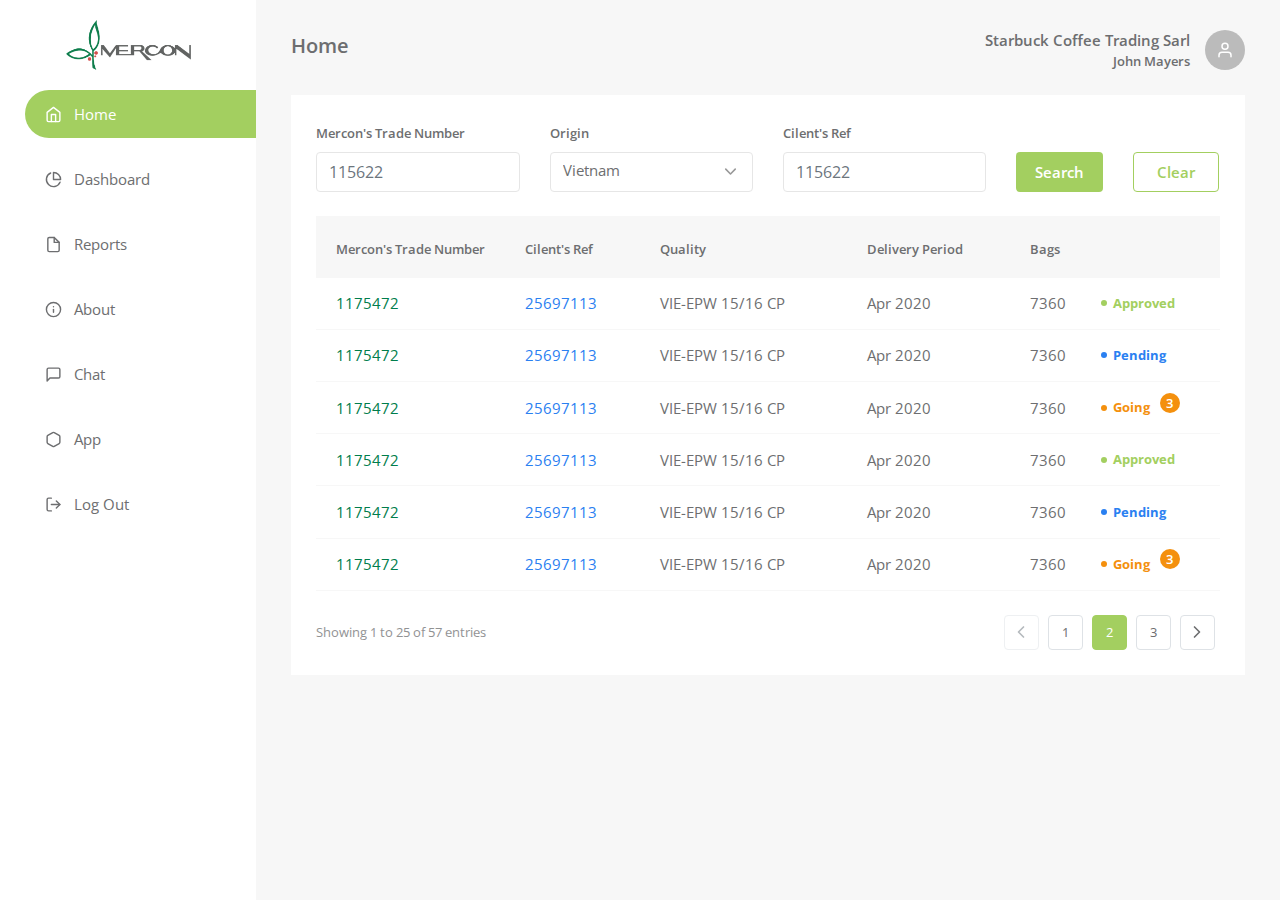
==== Html/index.html @ abcef4e8 "Initial commit" ====
<!DOCTYPE html>
<html lang="en">

<head>

  <meta charset="utf-8">
  <meta name="viewport" content="width=device-width, initial-scale=1, shrink-to-fit=no">
  <meta name="description" content="">
  <meta name="author" content="">

  <title>Simple Sidebar - Start Bootstrap Template</title>

  <!-- Bootstrap core CSS -->
  <link href="css/bootstrap.min.css" rel="stylesheet">
  <link href="css/bootstrap-select.min.css" rel="stylesheet">
  <!-- Custom styles for this template -->
  <link href="css/style.css" rel="stylesheet">
  <!-- icon -->
  <script src="js/feather.min.js"></script>
</head>

<body>

  <div class="d-flex" id="wrapper">

    <!-- Sidebar -->
    <div id="sidebar-wrapper">
      <a href="#" class="sidebar-heading">
        <img src="images/logo.png" alt="logo">
      </a>
      <div class="list-group">
        <a href="#" class="active">
          <i data-feather="home"></i> Home</a>
        <a href="#">
          <i data-feather="pie-chart"></i> Dashboard</a>
        </a>
        <a href="#">
          <i data-feather="file"></i>Reports</a>
        <a href="#">
          <i data-feather="info"></i>About
        </a>
        <a href="#">
          <i data-feather="message-square"></i>
          Chat</a>
        <a href="#">
          <i data-feather="hexagon"></i>
          App</a>
        <a href="#"><i data-feather="log-out"></i> Log Out</a>
      </div>
    </div>
    <!-- /#sidebar-wrapper -->

    <!-- Page Content -->

    <div id="page-content-wrapper">

      <!-- bar mobile -->

      <nav class="navbar navbar-expand-lg navbar-light bg-light  d-md-none">
        brak
        <button class="btn btn-primary" id="menu-toggle">Toggle Menu</button>
      </nav>
      <!-- / bar mobile -->

      <div class="container">
        <div class="title">
          <h3>Home</h3>
          <div class="user">
            <h3>Starbuck Coffee Trading Sarl
              <span>John Mayers</span></h3>
            <div class="avatar">
              <i data-feather="user"></i>
            </div>
          </div>
        </div>
        <div class="box">
          <form class="row mb-2 search-form">
            <div class="form-group col-sm-3">
              <label>Mercon's Trade Number</label>
              <input type="email" class="form-control" placeholder="115622">
            </div>
            <div class="form-group col-sm-3">
              <label>Origin</label>
              <div class="selectCustom">
                <select data-live-search="true">
                  <option data-tokens="ketchup mustard">Vietnam</option>
                  <option data-tokens="mustard">USA</option>
                  <option data-tokens="frosting">Korea</option>
                </select>
              </div>
            </div>
            <div class="form-group col-sm-3">
              <label>Cilent's Ref</label>
              <input type="email" class="form-control" placeholder="115622">
            </div>
            <div class="form-group col-sm-3">
              <label style="opacity: 0;">button</label>
              <div class="buttonSearch">
                <button type="submit" class="btn btnPrimary">Search</button>
                <button type="submit" class="btn btnOutline">Clear</button>
              </div>
            </div>
          </form>
          <div class="table-responsive">
            <table class="table table-custom mb-0">
              <thead>
                <tr>
                  <th style="width: 20%;">Mercon's Trade Number</th>
                  <th>Cilent's Ref</th>
                  <th>Quality
                    &nbsp;&nbsp;&nbsp;&nbsp;&nbsp;&nbsp;&nbsp;&nbsp;&nbsp;&nbsp;&nbsp;&nbsp;&nbsp;&nbsp;&nbsp;&nbsp;&nbsp;&nbsp;&nbsp;&nbsp;
                    &nbsp;&nbsp;&nbsp;&nbsp;&nbsp;&nbsp;&nbsp;</th>
                  <th>Delivery Period</th>
                  <th>Bags</th>
                  <th></th>
                </tr>
              </thead>
              <tbody>
                <tr>
                  <td><a href="#">1175472</a></td>
                  <td>25697113</td>
                  <td>VIE-EPW 15/16 CP</td>
                  <td>Apr 2020</td>
                  <td>7360</td>
                  <td>
                    <div class="status status-apr">Approved</div>
                  </td>
                </tr>
                <tr>
                  <td><a href="#">1175472</a></td>
                  <td>25697113</td>
                  <td>VIE-EPW 15/16 CP</td>
                  <td>Apr 2020</td>
                  <td>7360</td>
                  <td>
                    <div class="status status-pending">Pending</div>
                  </td>
                </tr>
                <tr>
                  <td><a href="#">1175472</a></td>
                  <td>25697113</td>
                  <td>VIE-EPW 15/16 CP</td>
                  <td>Apr 2020</td>
                  <td>7360</td>
                  <td>
                    <div class="status status-going">Going<span class="note">3</span></div>
                  </td>
                </tr>
                <tr>
                  <td><a href="#">1175472</a></td>
                  <td>25697113</td>
                  <td>VIE-EPW 15/16 CP</td>
                  <td>Apr 2020</td>
                  <td>7360</td>
                  <td>
                    <div class="status status-apr">Approved</div>
                  </td>
                </tr>
                <tr>
                  <td><a href="#">1175472</a></td>
                  <td>25697113</td>
                  <td>VIE-EPW 15/16 CP</td>
                  <td>Apr 2020</td>
                  <td>7360</td>
                  <td>
                    <div class="status status-pending">Pending</div>
                  </td>
                </tr>
                <tr>
                  <td><a href="#">1175472</a></td>
                  <td>25697113</td>
                  <td>VIE-EPW 15/16 CP</td>
                  <td>Apr 2020</td>
                  <td>7360</td>
                  <td>
                    <div class="status status-going">Going<span class="note">3</span></div>
                  </td>
                </tr>
              </tbody>
            </table>
          </div>
          <div class="paginationCustom mt-4">
            <span>Showing 1 to 25 of 57 entries</span>
            <ul class="pagination">
              <li class="page-item disabled">
                <a class="page-link" href="#" tabindex="-1" aria-disabled="true"><i data-feather="chevron-left"></i></a>
              </li>
              <li class="page-item"><a class="page-link" href="#">1</a></li>
              <li class="page-item active" aria-current="page">
                <a class="page-link" href="#">2 <span class="sr-only">(current)</span></a>
              </li>
              <li class="page-item"><a class="page-link" href="#">3</a></li>
              <li class="page-item">
                <a class="page-link" href="#"><i data-feather="chevron-right"></i></a>
              </li>
            </ul>
          </div>
        </div>

      </div>
    </div>
    <!-- /#page-content-wrapper -->

  </div>
  <!-- /#wrapper -->

  <!-- Bootstrap core JavaScript -->
  <script src="js/jquery.min.js"></script>
  <script src="js/bootstrap.bundle.min.js"></script>
  <script src="js/bootstrap-select.js"></script>
  <script src="js/apexcharts.min.js"></script>
  <script src="js/dashboard.js"></script>
  <script src="js/main.js"></script>

</body>

</html>
---- Html/css/style.css ----
@import url("https://fonts.googleapis.com/css2?family=Open+Sans:wght@300;400;600;700;800&display=swap");
body {
  font-family: 'Open Sans', sans-serif;
  font-size: 15px;
  line-height: 1.6;
  font-weight: 400;
  color: #6d6e70;
  overflow-x: hidden;
  background: #f7f7f7;
}

a {
  color: #6d6e70;
}

a:hover {
  color: #A3CF60;
}

.btn {
  border-radius: 4px;
  font-weight: 600;
  font-size: 15px;
  height: 40px;
}

:focus {
  outline: none;
}

.btnPrimary {
  background: #A3CF60;
  color: #fff;
}

.btnPrimary:hover {
  color: #fff;
  background: #007D4C;
}

.btnOutline {
  border-color: #A3CF60;
  color: #A3CF60;
}

.btnOutline:hover {
  border-color: #007D4C;
  color: #fff;
  background: #007D4C;
}

/* side bar */
#sidebar-wrapper {
  width: 16rem;
  background: #fff;
  height: 100%;
}

#sidebar-wrapper .sidebar-heading {
  display: -webkit-box;
  display: -ms-flexbox;
  display: flex;
  -webkit-box-align: center;
      -ms-flex-align: center;
          align-items: center;
  -webkit-box-pack: center;
      -ms-flex-pack: center;
          justify-content: center;
  margin: 20px 0;
}

#sidebar-wrapper .sidebar-heading img {
  width: 125px;
}

#page-content-wrapper {
  margin-left: 16rem;
}

#sidebar-wrapper .list-group {
  margin-left: 25px;
}

#sidebar-wrapper .list-group a {
  padding: 12px 20px;
  text-decoration: none;
  -webkit-transition: all 0.3s;
  transition: all 0.3s;
  margin-bottom: 17px;
  display: -webkit-box;
  display: -ms-flexbox;
  display: flex;
  -webkit-box-align: center;
      -ms-flex-align: center;
          align-items: center;
}

#sidebar-wrapper .list-group a svg {
  margin: 0 12px 0 0;
  -webkit-transition: all 0.3s;
  transition: all 0.3s;
  width: 17px;
  height: 17px;
}

#sidebar-wrapper .list-group a:hover svg {
  color: #A3CF60;
}

#sidebar-wrapper .list-group a.active {
  background: #A3CF60;
  color: #fff;
  border-radius: 40px 0 0 40px;
}

#sidebar-wrapper .list-group a.active svg {
  color: #fff;
}

#page-content-wrapper {
  min-width: 0;
  width: 100%;
  -webkit-transition: all .25s ease-out;
  transition: all .25s ease-out;
}

#sidebar-wrapper {
  min-height: 100vh;
  -webkit-transition: all .25s ease-out;
  transition: all .25s ease-out;
}

.toggled #sidebar-wrapper {
  margin-left: -16rem;
}

#sidebar-wrapper {
  position: fixed;
  z-index: 999;
}

.navbar {
  position: fixed;
  width: 100%;
  top: 0;
}

@media (max-width: 768px) {
  #page-content-wrapper {
    margin-left: 0;
  }
  #sidebar-wrapper {
    margin-left: -16rem;
  }
  .toggled #sidebar-wrapper {
    margin-left: 0;
  }
  .toggled #page-content-wrapper::after {
    content: '';
    width: 100%;
    background: rgba(0, 0, 0, 0.3);
    position: fixed;
    top: 0;
    bottom: 0;
    right: 0;
    z-index: 99;
    -webkit-transition: all .25s ease;
    transition: all .25s ease;
    z-index: 980;
    height: 100%;
  }
}

/* end side bar */
.container {
  max-width: 96%;
}

.title {
  display: -webkit-box;
  display: -ms-flexbox;
  display: flex;
  -webkit-box-pack: justify;
      -ms-flex-pack: justify;
          justify-content: space-between;
  -webkit-box-align: center;
      -ms-flex-align: center;
          align-items: center;
  margin: 30px 0 25px;
}

.title h3 {
  font-size: 20px;
  font-weight: 600;
}

.box {
  background: #fff;
  padding: 25px;
}

.box label {
  font-weight: 600;
  font-size: 13px;
}

.status {
  font-size: 13px;
  font-weight: 700;
  display: -webkit-box;
  display: -ms-flexbox;
  display: flex;
  -webkit-box-align: center;
      -ms-flex-align: center;
          align-items: center;
}

.status::before {
  content: '';
  width: 6px;
  height: 6px;
  background: #6d6e70;
  border-radius: 50%;
  margin-right: 6px;
}

.status .note {
  background: #F4900E;
  width: 20px;
  height: 20px;
  border-radius: 50%;
  color: #fff;
  text-align: center;
  font-weight: 600;
  margin-left: 10px;
  margin-top: -10px;
}

.status-apr {
  color: #A3CF60;
}

.status-apr::before {
  background: #A3CF60;
}

.status-going {
  color: #F4900E;
}

.status-going::before {
  background: #F4900E;
}

.status-pending {
  color: #2A80F1;
}

.status-pending::before {
  background: #2A80F1;
}

.table-custom {
  color: #6d6e70;
}

.table-custom th {
  background: #F7F7F7;
  font-size: 13px;
  font-weight: 600;
  color: #6d6e70;
  border: none !important;
  padding: 23px 20px 18px;
  white-space: nowrap;
}

.table-custom td {
  border-top: none;
  border-bottom: 1px solid #f7f7f7;
  padding: .85rem 20px .85rem;
  vertical-align: middle;
}

.table-custom td:nth-child(1) a {
  color: #007D4C;
}

.table-custom td:nth-child(1) a:hover {
  color: #007D4C;
}

.table-custom td:nth-child(2) {
  color: #2A80F1;
}

.table-custom td:last-child {
  padding-left: 0;
}

.table-custom tr:hover {
  background-color: #f8f9fa;
}

.search-form input {
  border-color: #E6E6E6;
  border-radius: 4px;
  height: 40px;
  -webkit-box-shadow: none !important;
          box-shadow: none !important;
}

.search-form input:focus {
  border-color: #A3CF60;
}

.search-form .buttonSearch {
  display: -ms-grid;
  display: grid;
  -ms-grid-columns: 1fr 1fr;
      grid-template-columns: 1fr 1fr;
  grid-gap: 30px;
}

.selectCustom .bootstrap-select:not([class*="col-"]):not([class*="form-control"]):not(.input-group-btn) {
  width: 100%;
}

.selectCustom .btn {
  background-color: transparent !important;
  border-color: #E6E6E6;
  border-radius: 4px;
  color: #6d6e70 !important;
  font-weight: 400 !important;
  -webkit-box-shadow: none;
          box-shadow: none;
}

.selectCustom .btn.dropdown-toggle:focus {
  outline: none !important;
}

.selectCustom .dropdown-toggle::after {
  background-image: url("../images/chevron-down.svg");
  height: 18px;
  width: 22px;
  border: none;
  background-size: 100%;
  opacity: 0.4;
}

.selectCustom .dropdown-item {
  padding: 10px 1.5rem;
}

.selectCustom .dropdown-item.active, .selectCustom .dropdown-item:active {
  background-color: #A3CF60;
}

.paginationCustom {
  display: -webkit-box;
  display: -ms-flexbox;
  display: flex;
  -webkit-box-align: center;
      -ms-flex-align: center;
          align-items: center;
  -webkit-box-pack: justify;
      -ms-flex-pack: justify;
          justify-content: space-between;
}

.paginationCustom span {
  font-size: 13px;
  opacity: 0.75;
}

.paginationCustom ul {
  margin-bottom: 0;
}

.paginationCustom ul .page-item {
  margin: 0 5px;
}

.paginationCustom ul .page-item svg {
  width: 20px;
  height: 20px;
}

.paginationCustom ul .page-item.active .page-link {
  background-color: #A3CF60;
  border-color: #A3CF60;
}

.paginationCustom ul .page-item.disabled .page-link {
  opacity: 0.5;
}

.paginationCustom ul .page-link {
  color: #6d6e70;
  border-radius: 4px;
  height: 35px;
  width: 35px;
  display: -webkit-box;
  display: -ms-flexbox;
  display: flex;
  -webkit-box-align: center;
      -ms-flex-align: center;
          align-items: center;
  -webkit-box-pack: center;
      -ms-flex-pack: center;
          justify-content: center;
  padding: 0;
  font-size: 13px;
  -webkit-box-shadow: none;
          box-shadow: none;
}

.user {
  display: -webkit-box;
  display: -ms-flexbox;
  display: flex;
  -webkit-box-align: center;
      -ms-flex-align: center;
          align-items: center;
}

.user h3 {
  font-size: 15px;
  font-weight: 600;
  margin: 0;
  text-align: right;
  margin-right: 15px;
}

.user h3 span {
  font-size: 13px;
  display: block;
  margin-top: 5px;
}

.user .avatar {
  width: 40px;
  height: 40px;
  background-color: #bbb;
  border-radius: 50%;
  display: -webkit-box;
  display: -ms-flexbox;
  display: flex;
  -webkit-box-align: center;
      -ms-flex-align: center;
          align-items: center;
  -webkit-box-pack: center;
      -ms-flex-pack: center;
          justify-content: center;
}

.user .avatar svg {
  color: #fff;
  width: 18px;
  height: 18px;
}
/*# sourceMappingURL=style.css.map */
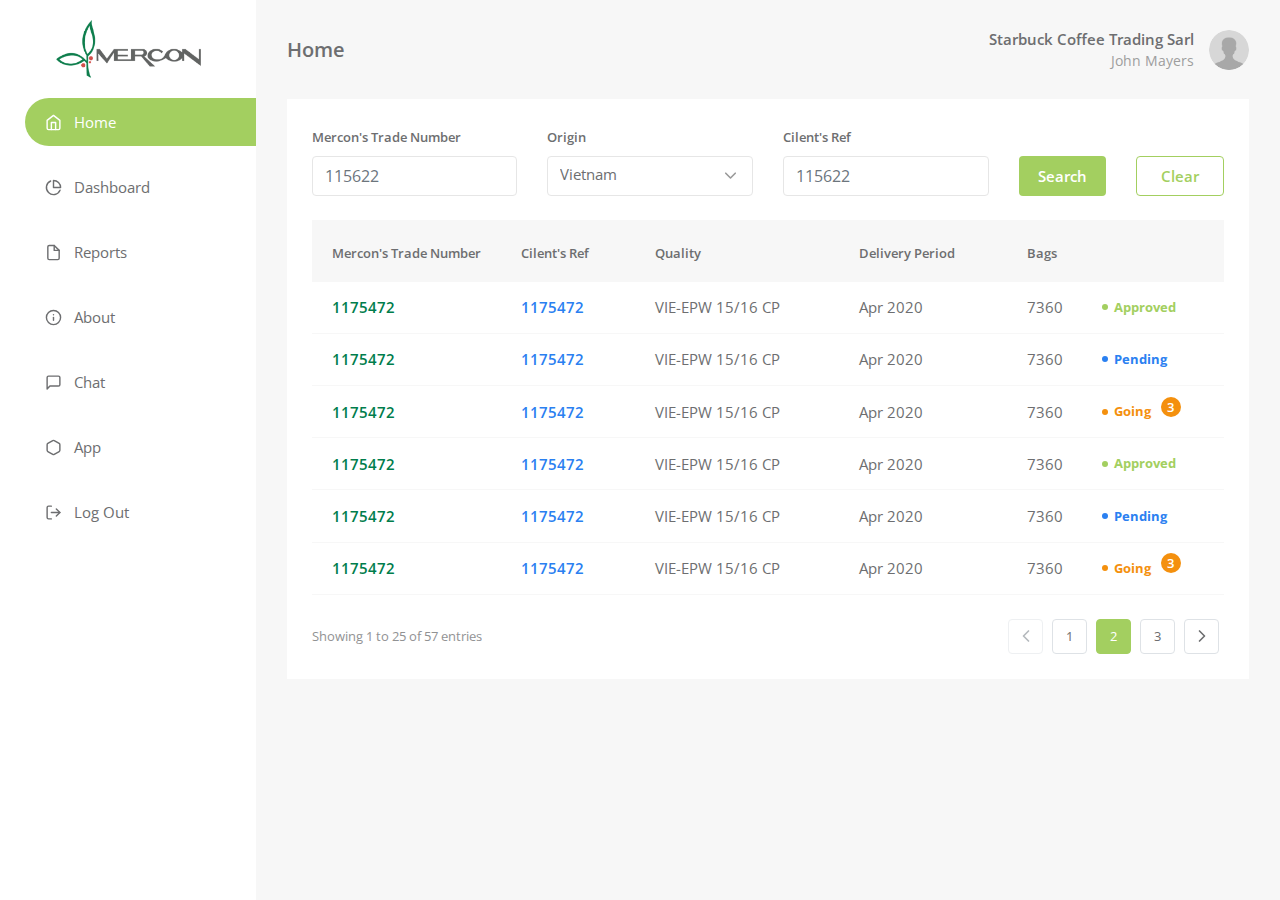
==== commit db6fa853: "update" ====
--- a/Html/index.html
+++ b/Html/index.html
@@ -8,8 +8,8 @@
   <meta name="description" content="">
   <meta name="author" content="">
 
-  <title>Simple Sidebar - Start Bootstrap Template</title>
-
+  <title>Mercon</title>
+  <link rel="shortcut icon" href="favicon.png">
   <!-- Bootstrap core CSS -->
   <link href="css/bootstrap.min.css" rel="stylesheet">
   <link href="css/bootstrap-select.min.css" rel="stylesheet">
@@ -56,9 +56,9 @@
 
       <!-- bar mobile -->
 
-      <nav class="navbar navbar-expand-lg navbar-light bg-light  d-md-none">
-        brak
-        <button class="btn btn-primary" id="menu-toggle">Toggle Menu</button>
+      <nav class="navbar navbar-expand-lg barmobile">
+
+        <button id="menu-toggle"><i data-feather="menu"></i></button>
       </nav>
       <!-- / bar mobile -->
 
@@ -69,17 +69,17 @@
             <h3>Starbuck Coffee Trading Sarl
               <span>John Mayers</span></h3>
             <div class="avatar">
-              <i data-feather="user"></i>
+              <img src="images/profile.png" alt="profile">
             </div>
           </div>
         </div>
         <div class="box">
           <form class="row mb-2 search-form">
-            <div class="form-group col-sm-3">
+            <div class="form-group col-lg-3 col-md-6 col-sm-12">
               <label>Mercon's Trade Number</label>
               <input type="email" class="form-control" placeholder="115622">
             </div>
-            <div class="form-group col-sm-3">
+            <div class="form-group col-lg-3 col-md-6 col-sm-12">
               <label>Origin</label>
               <div class="selectCustom">
                 <select data-live-search="true">
@@ -89,36 +89,38 @@
                 </select>
               </div>
             </div>
-            <div class="form-group col-sm-3">
+            <div class="form-group col-lg-3 col-md-6 col-sm-12">
               <label>Cilent's Ref</label>
               <input type="email" class="form-control" placeholder="115622">
             </div>
-            <div class="form-group col-sm-3">
-              <label style="opacity: 0;">button</label>
-              <div class="buttonSearch">
-                <button type="submit" class="btn btnPrimary">Search</button>
-                <button type="submit" class="btn btnOutline">Clear</button>
+            <div class="form-group col-lg-3 col-md-6 col-sm-12 justify-content-end">
+              <label style="opacity: 0; margin-bottom: 11px;" class="d-none d-md-block">button</label>
+              <div class="row justify-content-end">
+                <div class="col-lg-6 col-md-6 col-6">
+                  <button type="submit" class="btn btnPrimary">Search</button>
+                </div>
+                <div class="col-lg-6 col-md-6 col-6">
+                  <button type="submit" class="btn btnOutline">Clear</button>
+                </div>
               </div>
             </div>
           </form>
           <div class="table-responsive">
-            <table class="table table-custom mb-0">
+            <table id="example" class="table table-custom mb-0">
               <thead>
                 <tr>
                   <th style="width: 20%;">Mercon's Trade Number</th>
                   <th>Cilent's Ref</th>
-                  <th>Quality
-                    &nbsp;&nbsp;&nbsp;&nbsp;&nbsp;&nbsp;&nbsp;&nbsp;&nbsp;&nbsp;&nbsp;&nbsp;&nbsp;&nbsp;&nbsp;&nbsp;&nbsp;&nbsp;&nbsp;&nbsp;
-                    &nbsp;&nbsp;&nbsp;&nbsp;&nbsp;&nbsp;&nbsp;</th>
+                  <th>Quality</th>
                   <th>Delivery Period</th>
                   <th>Bags</th>
                   <th></th>
                 </tr>
               </thead>
               <tbody>
-                <tr>
-                  <td><a href="#">1175472</a></td>
-                  <td>25697113</td>
+                <tr onclick="location.href='dashboad.html'">
+                  <td class="color1">1175472</td>
+                  <td class="color2">1175472</td>
                   <td>VIE-EPW 15/16 CP</td>
                   <td>Apr 2020</td>
                   <td>7360</td>
@@ -127,8 +129,8 @@
                   </td>
                 </tr>
                 <tr>
-                  <td><a href="#">1175472</a></td>
-                  <td>25697113</td>
+                  <td class="color1">1175472</td>
+                  <td class="color2">1175472</td>
                   <td>VIE-EPW 15/16 CP</td>
                   <td>Apr 2020</td>
                   <td>7360</td>
@@ -137,8 +139,8 @@
                   </td>
                 </tr>
                 <tr>
-                  <td><a href="#">1175472</a></td>
-                  <td>25697113</td>
+                  <td class="color1">1175472</td>
+                  <td class="color2">1175472</td>
                   <td>VIE-EPW 15/16 CP</td>
                   <td>Apr 2020</td>
                   <td>7360</td>
@@ -147,8 +149,8 @@
                   </td>
                 </tr>
                 <tr>
-                  <td><a href="#">1175472</a></td>
-                  <td>25697113</td>
+                  <td class="color1">1175472</td>
+                  <td class="color2">1175472</td>
                   <td>VIE-EPW 15/16 CP</td>
                   <td>Apr 2020</td>
                   <td>7360</td>
@@ -157,8 +159,8 @@
                   </td>
                 </tr>
                 <tr>
-                  <td><a href="#">1175472</a></td>
-                  <td>25697113</td>
+                  <td class="color1">1175472</td>
+                  <td class="color2">1175472</td>
                   <td>VIE-EPW 15/16 CP</td>
                   <td>Apr 2020</td>
                   <td>7360</td>
@@ -167,8 +169,8 @@
                   </td>
                 </tr>
                 <tr>
-                  <td><a href="#">1175472</a></td>
-                  <td>25697113</td>
+                  <td class="color1">1175472</td>
+                  <td class="color2">1175472</td>
                   <td>VIE-EPW 15/16 CP</td>
                   <td>Apr 2020</td>
                   <td>7360</td>
@@ -211,7 +213,6 @@
   <script src="js/apexcharts.min.js"></script>
   <script src="js/dashboard.js"></script>
   <script src="js/main.js"></script>
-
 </body>
 
 </html>--- a/Html/css/style.css
+++ b/Html/css/style.css
@@ -15,6 +15,7 @@
 
 a:hover {
   color: #A3CF60;
+  text-decoration: none;
 }
 
 .btn {
@@ -26,6 +27,10 @@
 
 :focus {
   outline: none;
+}
+
+.colorPrimary {
+  color: #A3CF60;
 }
 
 .btnPrimary {
@@ -70,7 +75,7 @@
 }
 
 #sidebar-wrapper .sidebar-heading img {
-  width: 125px;
+  width: 145px;
 }
 
 #page-content-wrapper {
@@ -136,7 +141,7 @@
 
 #sidebar-wrapper {
   position: fixed;
-  z-index: 999;
+  z-index: 9999;
 }
 
 .navbar {
@@ -145,9 +150,88 @@
   top: 0;
 }
 
-@media (max-width: 768px) {
+.container {
+  max-width: 100%;
+  padding: 0 3% 3%;
+}
+
+.barmobile {
+  display: none;
+}
+
+.user {
+  display: -webkit-box;
+  display: -ms-flexbox;
+  display: flex;
+  -webkit-box-align: center;
+      -ms-flex-align: center;
+          align-items: center;
+}
+
+.user h3 {
+  font-size: 15px !important;
+  font-weight: 600;
+  margin: 0;
+  text-align: right;
+  margin-right: 15px;
+}
+
+.user h3 span {
+  font-size: 14px;
+  display: block;
+  margin-top: 5px;
+  color: #9E9E9E;
+  font-weight: 400;
+}
+
+.user .avatar {
+  width: 40px;
+  height: 40px;
+  border-radius: 50%;
+  display: -webkit-box;
+  display: -ms-flexbox;
+  display: flex;
+  -webkit-box-align: center;
+      -ms-flex-align: center;
+          align-items: center;
+  -webkit-box-pack: center;
+      -ms-flex-pack: center;
+          justify-content: center;
+  overflow: hidden;
+}
+
+.user .avatar img {
+  width: 100%;
+}
+
+@media (max-width: 1200px) {
   #page-content-wrapper {
     margin-left: 0;
+    margin-top: 66px;
+  }
+  .container {
+    padding: 0 16px 16px;
+  }
+  .title {
+    margin: 27px 0;
+    height: auto !important;
+  }
+  .title .user {
+    position: fixed;
+    top: 0;
+    z-index: 100;
+    right: 16px;
+    top: 15px;
+  }
+  .title .user .avatar {
+    width: 30px;
+    height: 30px;
+  }
+  .title .user h3 {
+    margin-right: 10px;
+  }
+  .title .user h3 span {
+    margin-top: 1px;
   }
   #sidebar-wrapper {
     margin-left: -16rem;
@@ -169,13 +253,36 @@
     z-index: 980;
     height: 100%;
   }
+  .barmobile {
+    display: -webkit-box;
+    display: -ms-flexbox;
+    display: flex;
+    background: #fff;
+    -webkit-box-pack: justify;
+        -ms-flex-pack: justify;
+            justify-content: space-between;
+    -webkit-box-align: center;
+        -ms-flex-align: center;
+            align-items: center;
+    z-index: 99;
+    -webkit-box-shadow: 3px 0 10px 0 rgba(0, 0, 0, 0.15);
+            box-shadow: 3px 0 10px 0 rgba(0, 0, 0, 0.15);
+    height: 65px;
+  }
+  .barmobile img {
+    width: 125px;
+  }
+  .barmobile button {
+    background: none;
+    border: none;
+    margin-right: -15px;
+  }
+  .barmobile svg {
+    color: #6d6e70;
+  }
 }
 
 /* end side bar */
-.container {
-  max-width: 96%;
-}
-
 .title {
   display: -webkit-box;
   display: -ms-flexbox;
@@ -186,12 +293,36 @@
   -webkit-box-align: center;
       -ms-flex-align: center;
           align-items: center;
-  margin: 30px 0 25px;
+  height: 99px;
 }
 
 .title h3 {
   font-size: 20px;
   font-weight: 600;
+  margin-bottom: 0;
+}
+
+.title .links h3 a {
+  margin-left: -5px;
+  margin-right: 5px;
+  font-size: 20px;
+  color: #9E9E9E;
+}
+
+.title .links h3 a svg {
+  width: 20px;
+  height: 20px;
+}
+
+.title .links a {
+  margin-left: 25px;
+  text-decoration: underline;
+  color: #A3CF60;
+  font-size: 14px;
+}
+
+.title .links a:hover {
+  color: #A3CF60;
 }
 
 .box {
@@ -260,6 +391,10 @@
   background: #2A80F1;
 }
 
+.font-weight-semibold {
+  font-weight: 600;
+}
+
 .table-custom {
   color: #6d6e70;
 }
@@ -279,26 +414,39 @@
   border-bottom: 1px solid #f7f7f7;
   padding: .85rem 20px .85rem;
   vertical-align: middle;
-}
-
-.table-custom td:nth-child(1) a {
-  color: #007D4C;
-}
-
-.table-custom td:nth-child(1) a:hover {
-  color: #007D4C;
-}
-
-.table-custom td:nth-child(2) {
-  color: #2A80F1;
+  white-space: nowrap;
 }
 
 .table-custom td:last-child {
   padding-left: 0;
 }
 
-.table-custom tr:hover {
+.table-custom .color1 {
+  color: #007D4C !important;
+  font-weight: 600;
+}
+
+.table-custom .color2 {
+  color: #2A80F1 !important;
+  font-weight: 600;
+}
+
+.table-custom tbody tr {
+  cursor: pointer;
+}
+
+.table-custom tbody tr:hover {
   background-color: #f8f9fa;
+}
+
+.table-custom .last {
+  background: transparent !important;
+}
+
+.table-custom .last td {
+  padding-bottom: 0;
+  border: none;
+  padding-top: 20px;
 }
 
 .search-form input {
@@ -313,12 +461,8 @@
   border-color: #A3CF60;
 }
 
-.search-form .buttonSearch {
-  display: -ms-grid;
-  display: grid;
-  -ms-grid-columns: 1fr 1fr;
-      grid-template-columns: 1fr 1fr;
-  grid-gap: 30px;
+.search-form .btn {
+  width: 100%;
 }
 
 .selectCustom .bootstrap-select:not([class*="col-"]):not([class*="form-control"]):not(.input-group-btn) {
@@ -352,7 +496,8 @@
   padding: 10px 1.5rem;
 }
 
-.selectCustom .dropdown-item.active, .selectCustom .dropdown-item:active {
+.selectCustom .dropdown-item.active,
+.selectCustom .dropdown-item:active {
   background-color: #A3CF60;
 }
 
@@ -415,48 +560,18 @@
           box-shadow: none;
 }
 
-.user {
-  display: -webkit-box;
-  display: -ms-flexbox;
-  display: flex;
-  -webkit-box-align: center;
-      -ms-flex-align: center;
-          align-items: center;
-}
-
-.user h3 {
-  font-size: 15px;
-  font-weight: 600;
-  margin: 0;
-  text-align: right;
-  margin-right: 15px;
-}
-
-.user h3 span {
-  font-size: 13px;
-  display: block;
-  margin-top: 5px;
-}
-
-.user .avatar {
-  width: 40px;
-  height: 40px;
-  background-color: #bbb;
-  border-radius: 50%;
-  display: -webkit-box;
-  display: -ms-flexbox;
-  display: flex;
-  -webkit-box-align: center;
-      -ms-flex-align: center;
-          align-items: center;
-  -webkit-box-pack: center;
-      -ms-flex-pack: center;
-          justify-content: center;
-}
-
-.user .avatar svg {
-  color: #fff;
-  width: 18px;
-  height: 18px;
+@media (max-width: 767px) {
+  .paginationCustom {
+    -webkit-box-orient: vertical;
+    -webkit-box-direction: normal;
+        -ms-flex-direction: column;
+            flex-direction: column;
+  }
+  .paginationCustom span {
+    margin-bottom: 20px;
+  }
+  .box {
+    padding: 16px;
+  }
 }
 /*# sourceMappingURL=style.css.map */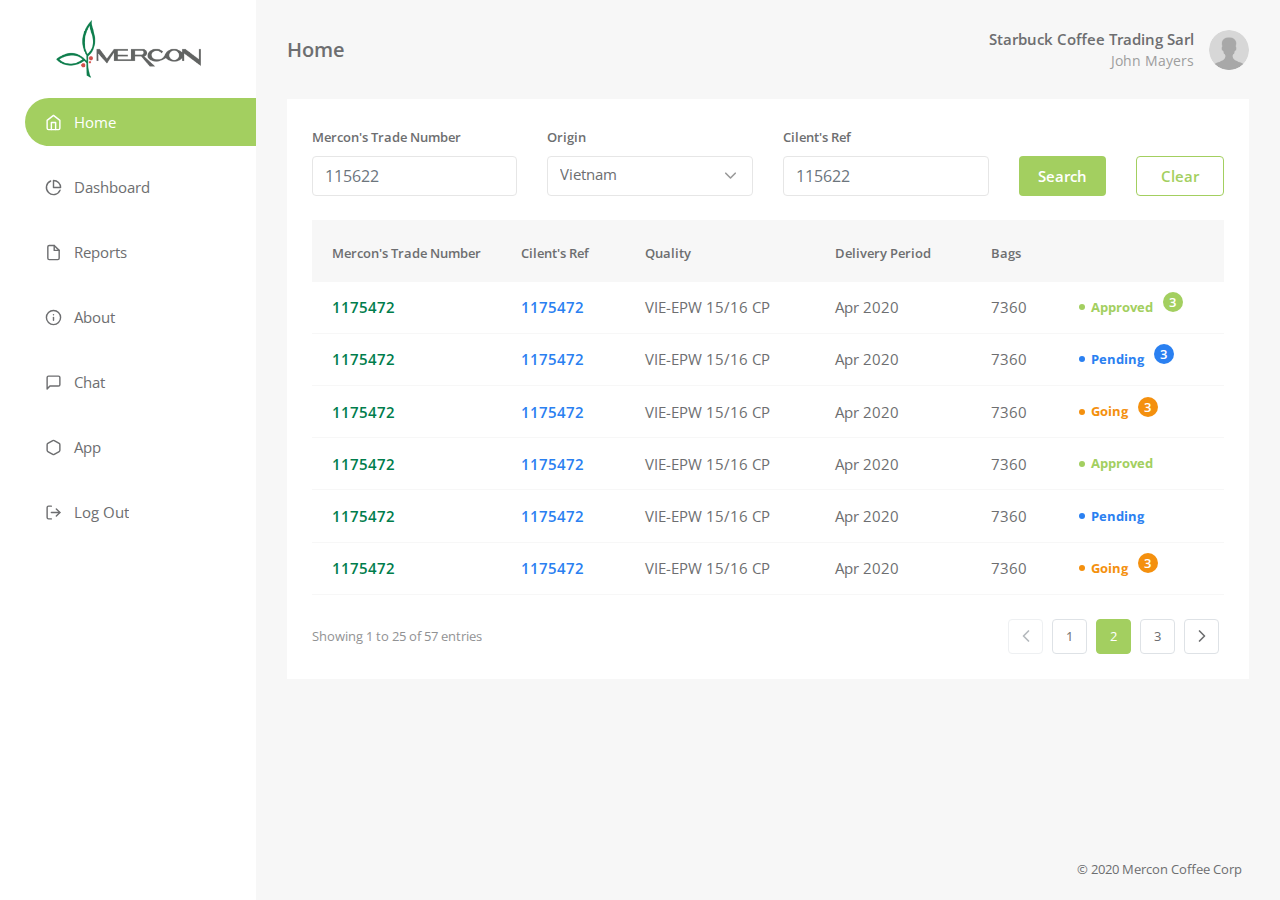
==== commit 81aef846: "updated" ====
--- a/Html/index.html
+++ b/Html/index.html
@@ -125,17 +125,17 @@
                   <td>Apr 2020</td>
                   <td>7360</td>
                   <td>
-                    <div class="status status-apr">Approved</div>
-                  </td>
-                </tr>
-                <tr>
-                  <td class="color1">1175472</td>
-                  <td class="color2">1175472</td>
-                  <td>VIE-EPW 15/16 CP</td>
-                  <td>Apr 2020</td>
-                  <td>7360</td>
-                  <td>
-                    <div class="status status-pending">Pending</div>
+                    <div class="status status-apr">Approved<span class="note">3</span></div>
+                  </td>
+                </tr>
+                <tr>
+                  <td class="color1">1175472</td>
+                  <td class="color2">1175472</td>
+                  <td>VIE-EPW 15/16 CP</td>
+                  <td>Apr 2020</td>
+                  <td>7360</td>
+                  <td>
+                    <div class="status status-pending">Pending<span class="note">3</span></div>
                   </td>
                 </tr>
                 <tr>
@@ -204,6 +204,7 @@
     <!-- /#page-content-wrapper -->
 
   </div>
+  <div class="copyright">© 2020 Mercon Coffee Corp</div>
   <!-- /#wrapper -->
 
   <!-- Bootstrap core JavaScript -->
--- a/Html/css/style.css
+++ b/Html/css/style.css
@@ -9,6 +9,18 @@
   background: #f7f7f7;
 }
 
+html {
+  height: 100%;
+  -webkit-box-sizing: border-box;
+          box-sizing: border-box;
+}
+
+body {
+  position: relative;
+  padding-bottom: 3rem;
+  min-height: 100%;
+}
+
 a {
   color: #6d6e70;
 }
@@ -23,6 +35,8 @@
   font-weight: 600;
   font-size: 15px;
   height: 40px;
+  -webkit-box-shadow: none !important;
+          box-shadow: none !important;
 }
 
 :focus {
@@ -52,6 +66,10 @@
   border-color: #007D4C;
   color: #fff;
   background: #007D4C;
+}
+
+.grey {
+  color: #9E9E9E;
 }
 
 /* side bar */
@@ -375,6 +393,10 @@
   background: #A3CF60;
 }
 
+.status-apr .note {
+  background: #A3CF60;
+}
+
 .status-going {
   color: #F4900E;
 }
@@ -388,6 +410,10 @@
 }
 
 .status-pending::before {
+  background: #2A80F1;
+}
+
+.status-pending .note {
   background: #2A80F1;
 }
 
@@ -417,10 +443,6 @@
   white-space: nowrap;
 }
 
-.table-custom td:last-child {
-  padding-left: 0;
-}
-
 .table-custom .color1 {
   color: #007D4C !important;
   font-weight: 600;
@@ -447,6 +469,52 @@
   padding-bottom: 0;
   border: none;
   padding-top: 20px;
+}
+
+.table-custom .dropdown button {
+  color: #6d6e70;
+}
+
+.table-custom .dropdown svg {
+  width: 18px;
+  height: 18px;
+}
+
+.table-custom .dropdown .dropdown-menu {
+  -webkit-box-shadow: 0 2px 10px rgba(0, 0, 0, 0.1);
+          box-shadow: 0 2px 10px rgba(0, 0, 0, 0.1);
+  border: none;
+  border-radius: 3px;
+  padding: 0;
+  min-width: 160px;
+}
+
+.table-custom .dropdown .dropdown-menu .dropdown-item {
+  border-bottom: 1px solid #eaeaea;
+  padding: 8px 20px;
+  color: #6d6e70;
+  font-size: 15px;
+  font-weight: 400;
+  margin-top: -3px;
+}
+
+.table-custom .dropdown .dropdown-menu .dropdown-item:focus {
+  background-color: #A3CF60;
+  color: #fff;
+}
+
+.table-custom .dropdown .dropdown-menu .dropdown-item svg {
+  width: 16px;
+  height: 16px;
+  margin-right: 10px;
+}
+
+.table-custom .dropdown .dropdown-menu .dropdown-item:last-child {
+  border: none;
+}
+
+.table-nolinktr tbody tr {
+  cursor: inherit;
 }
 
 .search-form input {
@@ -560,6 +628,697 @@
           box-shadow: none;
 }
 
+.tabs .nav {
+  background: #EEEEEE;
+  border: none;
+  border-radius: 0;
+  -webkit-box-align: center;
+      -ms-flex-align: center;
+          align-items: center;
+}
+
+.tabs .nav svg {
+  margin-right: 10px;
+}
+
+.tabs .nav .nav-link {
+  font-weight: 600;
+  padding: 12px 1rem;
+}
+
+.tabs .nav .nav-link:hover {
+  border: none;
+}
+
+.tabs .nav .nav-link.active {
+  background: #A3CF60;
+  color: #fff;
+  border-radius: 0;
+}
+
+.tabs .tab-content .box {
+  height: 100%;
+}
+
+.tabs .tab-content .box .infoNumber {
+  margin: 0;
+  padding: 0;
+  font-weight: 600;
+}
+
+.tabs .tab-content .box .infoNumber li {
+  padding: 10px 0;
+}
+
+.tabs .tab-content .box .infoNumber label {
+  opacity: 0.75;
+  font-weight: 400;
+  font-size: 14px;
+  margin-bottom: 0;
+}
+
+.tabs .tab-content .box .progressDays {
+  position: relative;
+}
+
+.tabs .tab-content .box .progressDays svg {
+  -webkit-transform: rotate(90deg);
+          transform: rotate(90deg);
+}
+
+.tabs .tab-content .box .progressDays svg circle {
+  -webkit-animation: load 3s;
+          animation: load 3s;
+}
+
+@-webkit-keyframes load {
+  0% {
+    stroke-dashoffset: 339.292;
+  }
+}
+
+@keyframes load {
+  0% {
+    stroke-dashoffset: 339.292;
+  }
+}
+
+.tabs .tab-content .box .progressDays .text {
+  color: #A3CF60;
+  font-weight: 700;
+  font-size: 27px;
+  position: absolute;
+  left: 50%;
+  top: 50%;
+  -webkit-transform: translate(-50%, -50%);
+          transform: translate(-50%, -50%);
+  line-height: 22px;
+}
+
+.tabs .tab-content .box .progressDays .text span {
+  font-size: 15px;
+  font-weight: 600;
+  display: block;
+}
+
+.tabs .tab-content .box .linkfile {
+  display: -webkit-box;
+  display: -ms-flexbox;
+  display: flex;
+  -webkit-box-pack: justify;
+      -ms-flex-pack: justify;
+          justify-content: space-between;
+}
+
+.tabs .tab-content .box .linkfile button {
+  margin-top: -7px;
+  display: -webkit-box;
+  display: -ms-flexbox;
+  display: flex;
+  -webkit-box-align: center;
+      -ms-flex-align: center;
+          align-items: center;
+}
+
+.tabs .tab-content .box .linkfile button svg {
+  width: 20px;
+  height: 20px;
+}
+
+.tabs .tab-content .box .shipmentprogress {
+  margin-top: 3rem;
+  position: relative;
+}
+
+.tabs .tab-content .box .shipmentprogress .ttboat {
+  position: relative;
+  top: 12px;
+  left: -25px;
+  -webkit-animation: boat 3s;
+          animation: boat 3s;
+}
+
+@-webkit-keyframes boat {
+  0% {
+    margin-left: 0;
+  }
+}
+
+@keyframes boat {
+  0% {
+    margin-left: 0;
+  }
+}
+
+.tabs .tab-content .box .shipmentprogress .days {
+  display: -webkit-box;
+  display: -ms-flexbox;
+  display: flex;
+  -webkit-box-pack: justify;
+      -ms-flex-pack: justify;
+          justify-content: space-between;
+  margin-top: 15px;
+  font-weight: 600;
+}
+
+.tabs .tab-content .box .shipmentprogress .days span {
+  font-weight: 400;
+  display: block;
+  color: #9E9E9E;
+  margin-top: 5px;
+}
+
+.tabs .tab-content .box .shipmentprogress .progress {
+  height: 2px;
+  background: #e6e6e6;
+}
+
+.tabs .tab-content .box .shipmentprogress .progress .progress-bar {
+  background: #A3CF60;
+  -webkit-animation: animateBar 3s;
+          animation: animateBar 3s;
+}
+
+@-webkit-keyframes animateBar {
+  0% {
+    width: 0;
+  }
+}
+
+@keyframes animateBar {
+  0% {
+    width: 0;
+  }
+}
+
+.linkdocument {
+  color: #097344 !important;
+  text-decoration: underline !important;
+}
+
+.titleChart {
+  display: -webkit-box;
+  display: -ms-flexbox;
+  display: flex;
+  -webkit-box-pack: justify;
+      -ms-flex-pack: justify;
+          justify-content: space-between;
+  -webkit-box-align: center;
+      -ms-flex-align: center;
+          align-items: center;
+}
+
+.titleChart .dropdown {
+  min-width: 120px;
+  width: auto !important;
+}
+
+.titleChart .dropdown .btn {
+  font-size: 14px;
+  height: 36px;
+}
+
+.titleChart .dropdown li a {
+  font-size: 14px;
+}
+
+/* LOGIN */
+.loginPage {
+  display: -ms-grid;
+  display: grid;
+  -ms-grid-columns: 1fr 1fr;
+      grid-template-columns: 1fr 1fr;
+  height: 100vh;
+  -webkit-box-align: center;
+      -ms-flex-align: center;
+          align-items: center;
+  -webkit-box-pack: center;
+      -ms-flex-pack: center;
+          justify-content: center;
+}
+
+.loginPage .background {
+  height: 100%;
+  position: relative;
+}
+
+.loginPage .background img {
+  -o-object-fit: cover;
+     object-fit: cover;
+  -o-object-position: center;
+     object-position: center;
+  width: 100%;
+  height: 100%;
+}
+
+.loginPage .background::before {
+  background: rgba(0, 0, 0, 0.15);
+  width: 100%;
+  height: 100%;
+  position: absolute;
+  top: 0;
+  left: 0;
+  content: '';
+}
+
+.loginPage .boxLogin {
+  max-width: 400px;
+  width: 400px;
+  margin: auto;
+  text-align: center;
+}
+
+.loginPage .boxLogin h4 {
+  font-size: 24px;
+  font-weight: bold;
+  letter-spacing: 1px;
+  color: #000;
+  text-transform: uppercase;
+}
+
+.loginPage .boxLogin input {
+  border: none;
+  border-radius: 0;
+  -webkit-box-shadow: none;
+          box-shadow: none;
+  border-bottom: 1px solid #CCCCCC;
+  background: transparent;
+  width: 100%;
+  padding-bottom: 15px;
+}
+
+.loginPage .boxLogin .fgpass {
+  text-decoration: underline;
+  font-size: 14px;
+}
+
+.loginPage .boxLogin button {
+  min-width: 165px;
+  height: 45px;
+}
+
+@media (max-width: 991px) {
+  .loginPage {
+    display: -webkit-box;
+    display: -ms-flexbox;
+    display: flex;
+    -webkit-box-align: center;
+        -ms-flex-align: center;
+            align-items: center;
+    height: 100%;
+  }
+  .loginPage .background {
+    display: none;
+  }
+  .loginPage .boxLogin {
+    padding: 20px;
+  }
+}
+
+/* Chat widget */
+.chatbox {
+  display: -webkit-box;
+  display: -ms-flexbox;
+  display: flex;
+  height: calc(80vh - 1rem);
+}
+
+.sidebar {
+  display: -webkit-box;
+  display: -ms-flexbox;
+  display: flex;
+  background: #fff;
+  -webkit-box-orient: vertical;
+  -webkit-box-direction: normal;
+      -ms-flex-direction: column;
+          flex-direction: column;
+  width: 400px;
+  padding: 0 20px 20px;
+  max-width: 400px;
+  margin-right: 30px;
+}
+
+.sidebar .searchChat {
+  margin: 20px 0;
+  position: relative;
+}
+
+.sidebar .searchChat svg {
+  position: absolute;
+  top: 6px;
+  left: 10px;
+}
+
+.sidebar .searchChat input {
+  border-radius: 30px;
+  background: #F7F7F7;
+  border: none;
+  font-size: 15px;
+  padding-left: 40px;
+}
+
+.sidebar .list-wrap {
+  width: 100%;
+  overflow: auto;
+}
+
+.sidebar .list-wrap .list {
+  background: #fff;
+  display: -webkit-box;
+  display: -ms-flexbox;
+  display: flex;
+  -webkit-box-align: center;
+      -ms-flex-align: center;
+          align-items: center;
+  padding: 5px;
+  height: 70px;
+  cursor: pointer;
+}
+
+.sidebar .list-wrap .list:hover, .sidebar .list-wrap .list.active {
+  background: #F4F7F9;
+}
+
+.sidebar .list-wrap .list img {
+  border-radius: 50%;
+  width: 40px;
+  height: 40px;
+  -o-object-fit: cover;
+     object-fit: cover;
+  margin-right: 10px;
+}
+
+.sidebar .list-wrap .list .info {
+  -webkit-box-flex: 1;
+      -ms-flex: 1;
+          flex: 1;
+}
+
+.sidebar .list-wrap .list .info .user {
+  font-weight: 600;
+  font-size: 15px;
+}
+
+.sidebar .list-wrap .list .info .text {
+  display: -webkit-box;
+  display: -ms-flexbox;
+  display: flex;
+  margin-top: 3px;
+  font-size: 13px;
+}
+
+.sidebar .list-wrap .list .time {
+  margin-right: 5px;
+  margin-left: 5px;
+  font-size: 13px;
+  color: #a9a9a9;
+}
+
+.sidebar .list-wrap .list .count {
+  font-size: 13px;
+  font-weight: 600;
+  background: #A3CF60;
+  display: -webkit-box;
+  display: -ms-flexbox;
+  display: flex;
+  -webkit-box-align: center;
+      -ms-flex-align: center;
+          align-items: center;
+  -webkit-box-pack: center;
+      -ms-flex-pack: center;
+          justify-content: center;
+  width: 24px;
+  height: 24px;
+  border-radius: 50%;
+  color: #fff;
+}
+
+.content {
+  -webkit-box-flex: 1;
+      -ms-flex: 1;
+          flex: 1;
+  display: -webkit-box;
+  display: -ms-flexbox;
+  display: flex;
+  -webkit-box-orient: vertical;
+  -webkit-box-direction: normal;
+      -ms-flex-direction: column;
+          flex-direction: column;
+}
+
+.content header {
+  height: 76px;
+  background: #fff;
+  border-bottom: 1px solid #F1F1F3;
+  display: -webkit-box;
+  display: -ms-flexbox;
+  display: flex;
+  padding: 10px;
+  -webkit-box-align: center;
+      -ms-flex-align: center;
+          align-items: center;
+}
+
+.content header img {
+  border-radius: 50%;
+  width: 50px;
+  height: 50px;
+  -o-object-fit: cover;
+     object-fit: cover;
+  margin-right: 10px;
+}
+
+.content header .info {
+  -webkit-box-flex: 1;
+      -ms-flex: 1;
+          flex: 1;
+}
+
+.content header .info .user {
+  font-weight: 600;
+}
+
+.content header .info .time {
+  display: -webkit-box;
+  display: -ms-flexbox;
+  display: flex;
+  margin-top: 3px;
+  font-size: 13px;
+}
+
+.content header .open {
+  display: none;
+}
+
+.content header .open a {
+  color: #000;
+  letter-spacing: 3px;
+}
+
+.message-wrap {
+  -webkit-box-flex: 1;
+      -ms-flex: 1;
+          flex: 1;
+  display: -webkit-box;
+  display: -ms-flexbox;
+  display: flex;
+  -webkit-box-orient: vertical;
+  -webkit-box-direction: normal;
+      -ms-flex-direction: column;
+          flex-direction: column;
+  padding: 15px;
+  overflow: auto;
+  background: #fff;
+}
+
+.message-wrap::before {
+  content: '';
+  margin-bottom: auto;
+}
+
+.message-wrap .message-list {
+  -ms-flex-item-align: start;
+      align-self: flex-start;
+  max-width: 70%;
+  margin-bottom: 10px;
+}
+
+.message-wrap .message-list.me {
+  -ms-flex-item-align: end;
+      align-self: flex-end;
+}
+
+.message-wrap .message-list.me .msg {
+  background: #A3CF60;
+  color: #fff;
+  border-radius: 20px 20px 0 20px;
+}
+
+.message-wrap .message-list.me .msg p {
+  margin-bottom: 0;
+}
+
+.message-wrap .message-list.me .time {
+  text-align: right;
+}
+
+.message-wrap .message-list .time {
+  text-align: left;
+  color: #999;
+  font-size: 13px;
+}
+
+.message-wrap .message-list .msg {
+  background: #F3F3F3;
+  padding: 10px 13px;
+  border-radius: 20px 20px 20px 0;
+}
+
+.message-wrap .message-list .msg p {
+  margin-bottom: 0;
+}
+
+.message-footer {
+  border-top: 1px solid #f3f3f3;
+  background: #fff;
+  padding: 10px 20px;
+  height: 75px;
+  display: -webkit-box;
+  display: -ms-flexbox;
+  display: flex;
+  -webkit-box-align: center;
+      -ms-flex-align: center;
+          align-items: center;
+}
+
+.message-footer button {
+  border: none;
+  background: #A3CF60;
+  border-radius: 50%;
+  color: #fff;
+  width: 40px;
+  height: 40px;
+}
+
+.message-footer input {
+  -webkit-box-flex: 1;
+      -ms-flex: 1;
+          flex: 1;
+  padding: 20px 20px 20px 0;
+  border: none;
+  font-size: 15px;
+}
+
+.message-footer .sendfile {
+  width: 40px;
+  height: 40px;
+  position: relative;
+}
+
+.message-footer .sendfile input {
+  opacity: 0;
+  padding: 0;
+  width: 40px;
+  height: 40px;
+  left: 0;
+  position: absolute;
+  top: 0;
+}
+
+.message-footer .sendfile svg {
+  margin-top: 7px;
+  opacity: 0.65;
+}
+
+.about {
+  position: relative;
+  height: calc(100vh - 3rem);
+}
+
+.about::after {
+  background: url("../images/bg-1a.png");
+  content: '';
+  position: absolute;
+  top: 0;
+  left: 0;
+  width: 100%;
+  height: 100%;
+  background-size: cover;
+  opacity: 0.6;
+  background-position: bottom;
+}
+
+.about .box {
+  display: -webkit-box;
+  display: -ms-flexbox;
+  display: flex;
+  -webkit-box-align: center;
+      -ms-flex-align: center;
+          align-items: center;
+  -webkit-box-pack: center;
+      -ms-flex-pack: center;
+          justify-content: center;
+  height: 100%;
+  background: transparent;
+  -webkit-box-orient: vertical;
+  -webkit-box-direction: normal;
+      -ms-flex-direction: column;
+          flex-direction: column;
+  text-align: center;
+  max-width: 400px;
+  margin: auto;
+  padding: 16px;
+  position: relative;
+  z-index: 2;
+  color: #212121;
+}
+
+.about .box img {
+  border-radius: 10px;
+  width: 90px;
+  height: 90px;
+}
+
+.about .box h3 {
+  font-size: 34px;
+  line-height: 1.3;
+  margin-bottom: 10px;
+  margin-top: 15px;
+  color: #212121;
+  font-weight: 600;
+}
+
+.about .box span {
+  display: block;
+  margin-bottom: 10px;
+  opacity: 0.75;
+}
+
+.copyright {
+  position: absolute;
+  bottom: 20px;
+  right: 3%;
+  font-size: 13px;
+}
+
+@media (max-width: 991px) {
+  .tab-content .col-sm-12 {
+    margin-bottom: 16px;
+  }
+  .tabs .nav svg {
+    display: block;
+    margin: 5px auto;
+  }
+  .sidebar {
+    width: 40%;
+    max-width: 100%;
+    margin-right: 15px;
+  }
+  .about {
+    height: calc(80vh - 3rem);
+  }
+}
+
 @media (max-width: 767px) {
   .paginationCustom {
     -webkit-box-orient: vertical;
@@ -573,5 +1332,31 @@
   .box {
     padding: 16px;
   }
+  .titleChart {
+    -webkit-box-orient: vertical;
+    -webkit-box-direction: normal;
+        -ms-flex-direction: column;
+            flex-direction: column;
+  }
+  .titleChart .dropdown {
+    margin-top: 13px;
+  }
+  .chatbox {
+    -webkit-box-orient: vertical;
+    -webkit-box-direction: normal;
+        -ms-flex-direction: column;
+            flex-direction: column;
+    height: auto;
+  }
+  .sidebar {
+    width: 100%;
+    max-width: 100%;
+    max-height: 50vh;
+    margin-bottom: 16px;
+  }
+  .content {
+    padding: 0;
+    max-height: 70vh;
+  }
 }
 /*# sourceMappingURL=style.css.map */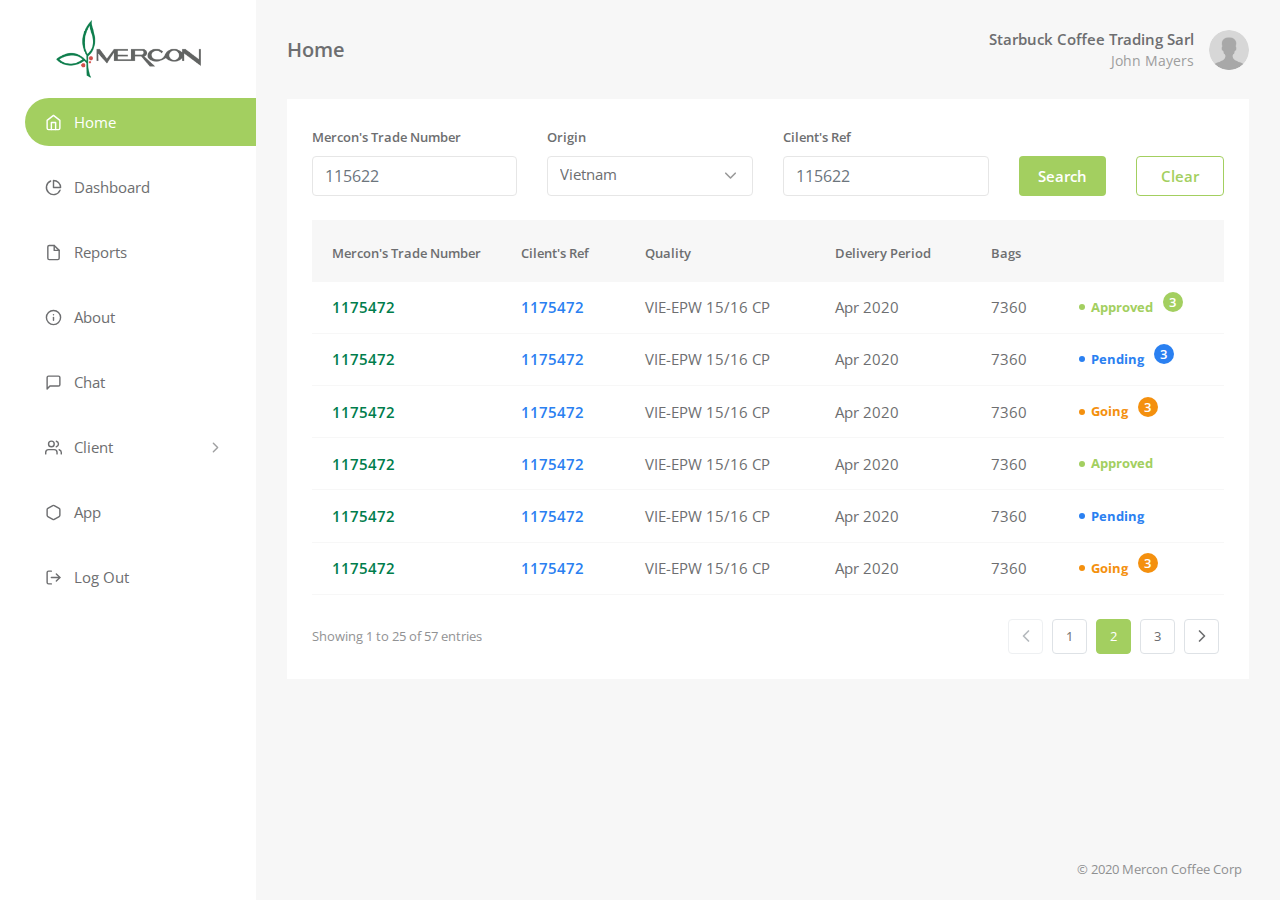
==== commit adb4b936: "cm" ====
--- a/Html/index.html
+++ b/Html/index.html
@@ -42,6 +42,25 @@
         <a href="#">
           <i data-feather="message-square"></i>
           Chat</a>
+
+
+        <div class="client dropright">
+          <a type="button" id="clientMenuButton" data-toggle="dropdown" aria-haspopup="true" aria-expanded="false">
+            <span><i data-feather="users"></i>
+              Client </span>
+            <i data-feather="chevron-right"></i>
+          </a>
+          </a>
+          <div class="dropdown-menu clientGroup" aria-labelledby="clientMenuButton">
+            <a class="dropdown-item" href="#">Adelia</a>
+            <a class="dropdown-item" href="#">Antaram</a>
+            <a class="dropdown-item" href="#">Cleopatra</a>
+            <a class="dropdown-item" href="#">Guinevere</a>
+            <a class="dropdown-item" href="#">Another action</a>
+            <a class="dropdown-item" href="#">SMorela</a>
+          </div>
+        </div>
+
         <a href="#">
           <i data-feather="hexagon"></i>
           App</a>
--- a/Html/css/style.css
+++ b/Html/css/style.css
@@ -94,6 +94,78 @@
 
 #sidebar-wrapper .sidebar-heading img {
   width: 145px;
+}
+
+#sidebar-wrapper .client {
+  position: relative;
+}
+
+#sidebar-wrapper .client > a {
+  display: -webkit-box;
+  display: -ms-flexbox;
+  display: flex;
+  -webkit-box-pack: justify;
+      -ms-flex-pack: justify;
+          justify-content: space-between;
+  -webkit-box-align: center;
+      -ms-flex-align: center;
+          align-items: center;
+}
+
+#sidebar-wrapper .client > a span {
+  display: -webkit-box;
+  display: -ms-flexbox;
+  display: flex;
+  -webkit-box-align: center;
+      -ms-flex-align: center;
+          align-items: center;
+}
+
+#sidebar-wrapper .client > a > svg {
+  opacity: 0.65;
+}
+
+#sidebar-wrapper .client:hover {
+  color: #A3CF60;
+}
+
+#sidebar-wrapper .client .clientGroup {
+  max-width: 16rem;
+  min-width: 16rem;
+  border: none;
+  padding: 10px 0;
+  border-radius: 0;
+  -webkit-transition: all 0.3s;
+  transition: all 0.3s;
+  -webkit-animation: DropDownSlide 0.3s;
+          animation: DropDownSlide 0.3s;
+  margin-left: 0;
+  -webkit-box-shadow: 0 0.5rem 1rem rgba(0, 0, 0, 0.15);
+          box-shadow: 0 0.5rem 1rem rgba(0, 0, 0, 0.15);
+}
+
+#sidebar-wrapper .client .clientGroup a.dropdown-item {
+  padding: 8px 20px;
+  margin: 0;
+  background: transparent !important;
+  font-size: 15px;
+  color: #6d6e70;
+}
+
+#sidebar-wrapper .client .clientGroup a.dropdown-item:hover {
+  color: #A3CF60;
+}
+
+@-webkit-keyframes DropDownSlide {
+  0% {
+    margin-top: -10px;
+  }
+}
+
+@keyframes DropDownSlide {
+  0% {
+    margin-top: -10px;
+  }
 }
 
 #page-content-wrapper {
@@ -1299,9 +1371,30 @@
   bottom: 20px;
   right: 3%;
   font-size: 13px;
+  opacity: 0.75;
 }
 
 @media (max-width: 991px) {
+  #sidebar-wrapper {
+    overflow-y: auto;
+  }
+  #sidebar-wrapper .client .clientGroup {
+    min-width: auto;
+    position: static !important;
+    margin-left: 0;
+    border-left: none;
+    -webkit-transition: none;
+    transition: none;
+    -webkit-transform: none !important;
+            transform: none !important;
+    -webkit-box-shadow: none;
+            box-shadow: none;
+    -webkit-animation: none;
+            animation: none;
+  }
+  #sidebar-wrapper .client .clientGroup.show {
+    margin-top: -20px;
+  }
   .tab-content .col-sm-12 {
     margin-bottom: 16px;
   }
